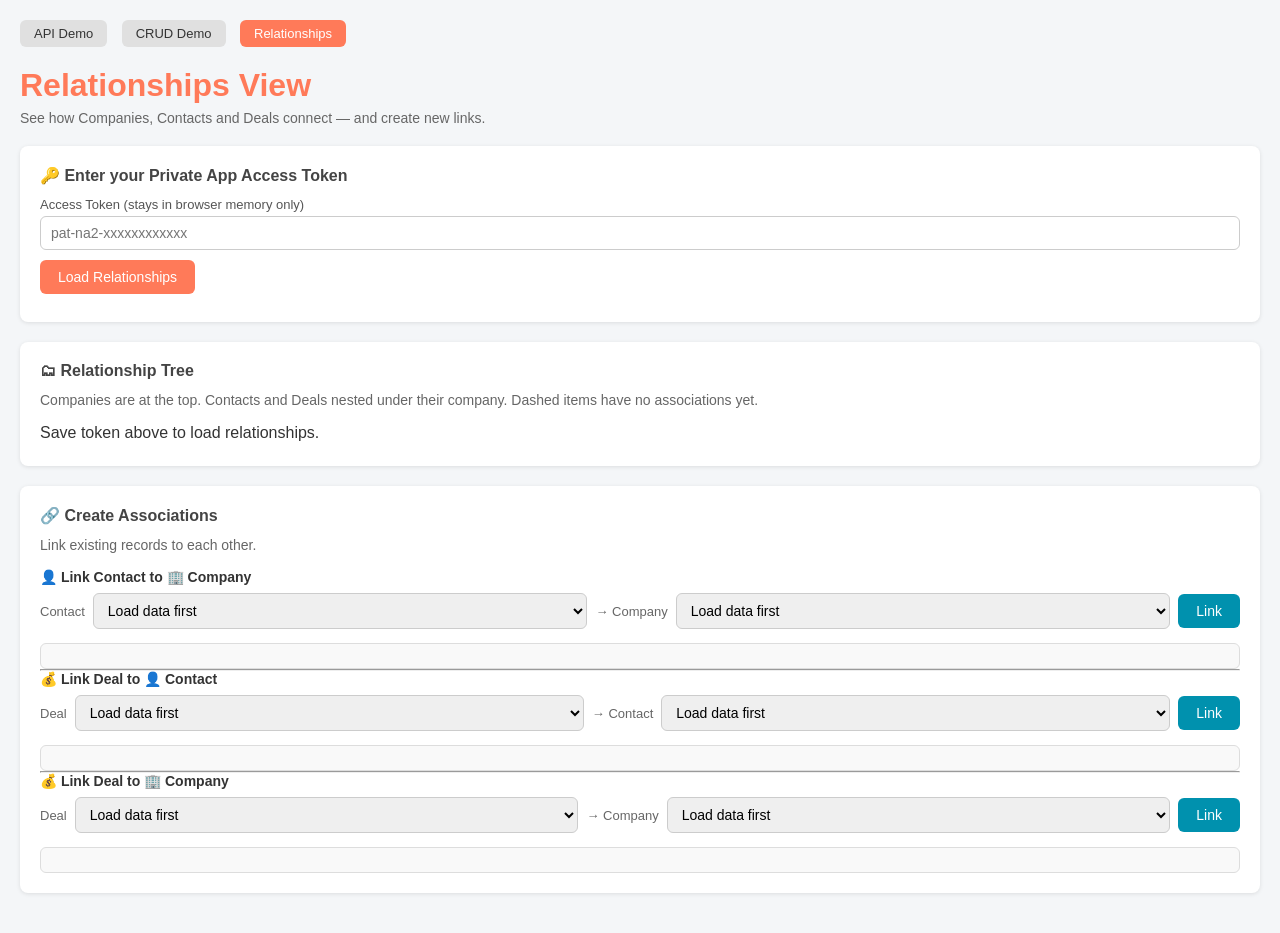
==== associations.html @ 919f3ce3 "associations" ====
<!DOCTYPE html>
<html lang="en">
<head>
  <meta charset="UTF-8" />
  <meta name="viewport" content="width=device-width, initial-scale=1.0"/>
  <title>HubSpot Relationships</title>
  <link rel="stylesheet" href="css/style.css" />
  <link rel="stylesheet" href="css/associations.css" />
</head>
<body>

  <nav>
    <a href="index.html">API Demo</a>
    <a href="crud.html">CRUD Demo</a>
    <a href="associations.html" class="active">Relationships</a>
  </nav>

  <h1>Relationships View</h1>
  <p class="sub">See how Companies, Contacts and Deals connect — and create new links.</p>

  <!-- TOKEN -->
  <div class="card">
    <h2>🔑 Enter your Private App Access Token</h2>
    <label for="token">Access Token (stays in browser memory only)</label>
    <input type="password" id="token" placeholder="pat-na2-xxxxxxxxxxxx" />
    <button onclick="initAssoc()">Load Relationships</button>
    <span id="tokenStatus" style="font-size:13px; margin-left:8px;"></span>
  </div>

  <!-- TREE VIEW -->
  <div class="card">
    <h2>🗂 Relationship Tree</h2>
    <p class="sub" style="margin-bottom:12px;">
      Companies are at the top. Contacts and Deals nested under their company.
      Dashed items have no associations yet.
    </p>
    <div id="tree-view" class="tree muted">Save token above to load relationships.</div>
  </div>

  <!-- CREATE ASSOCIATIONS -->
  <div class="card">
    <h2>🔗 Create Associations</h2>
    <p class="sub" style="margin-bottom:16px;">Link existing records to each other.</p>

    <!-- Contact → Company -->
    <h3 style="font-size:14px; margin-bottom:8px;">👤 Link Contact to 🏢 Company</h3>
    <div class="link-row">
      <span class="link-label">Contact</span>
      <select id="lnk-contact"><option disabled selected>Load data first</option></select>
      <span class="link-label">→ Company</span>
      <select id="lnk-company1"><option disabled selected>Load data first</option></select>
      <button class="secondary" onclick="linkContactToCompany()">Link</button>
    </div>
    <div class="result" id="link-result-1"></div>

    <hr class="divider" />

    <!-- Deal → Contact -->
    <h3 style="font-size:14px; margin-bottom:8px;">💰 Link Deal to 👤 Contact</h3>
    <div class="link-row">
      <span class="link-label">Deal</span>
      <select id="lnk-deal1"><option disabled selected>Load data first</option></select>
      <span class="link-label">→ Contact</span>
      <select id="lnk-contact2"><option disabled selected>Load data first</option></select>
      <button class="secondary" onclick="linkDealToContact()">Link</button>
    </div>
    <div class="result" id="link-result-2"></div>

    <hr class="divider" />

    <!-- Deal → Company -->
    <h3 style="font-size:14px; margin-bottom:8px;">💰 Link Deal to 🏢 Company</h3>
    <div class="link-row">
      <span class="link-label">Deal</span>
      <select id="lnk-deal2"><option disabled selected>Load data first</option></select>
      <span class="link-label">→ Company</span>
      <select id="lnk-company2"><option disabled selected>Load data first</option></select>
      <button class="secondary" onclick="linkDealToCompany()">Link</button>
    </div>
    <div class="result" id="link-result-3"></div>
  </div>

  <script src="js/api.js"></script>
  <script src="js/associations.js"></script>

</body>
</html>
---- css/style.css ----
* { box-sizing: border-box; margin: 0; padding: 0; }
body { font-family: sans-serif; background: #f4f6f8; color: #333; padding: 20px; }
nav { margin-bottom: 20px; }
nav a { display: inline-block; margin-right: 10px; padding: 6px 14px; border-radius: 6px; background: #e0e0e0; color: #333; text-decoration: none; font-size: 13px; }
nav a:hover { background: #ccc; }
nav a.active { background: #ff7a59; color: white; }
h1 { color: #ff7a59; margin-bottom: 6px; }
p.sub { color: #666; margin-bottom: 20px; font-size: 14px; }

.card {
  background: white;
  border-radius: 8px;
  padding: 20px;
  margin-bottom: 20px;
  box-shadow: 0 1px 4px rgba(0,0,0,0.1);
}
h2 { font-size: 16px; margin-bottom: 12px; color: #444; }

input, select {
  width: 100%;
  padding: 8px 10px;
  border: 1px solid #ccc;
  border-radius: 6px;
  font-size: 14px;
  margin-bottom: 10px;
}
button {
  background: #ff7a59;
  color: white;
  border: none;
  padding: 9px 18px;
  border-radius: 6px;
  cursor: pointer;
  font-size: 14px;
  margin-right: 8px;
  margin-bottom: 8px;
}
button:hover { background: #e8613e; }
button.secondary { background: #0091ae; }
button.secondary:hover { background: #007a94; }

.result {
  margin-top: 14px;
  background: #f9f9f9;
  border: 1px solid #ddd;
  border-radius: 6px;
  padding: 12px;
  font-size: 13px;
  max-height: 300px;
  overflow-y: auto;
  white-space: pre-wrap;
  word-break: break-all;
}
.error { color: #c0392b; }
.success { color: #27ae60; }

.warning {
  background: #fff3cd;
  border: 1px solid #ffc107;
  border-radius: 6px;
  padding: 12px;
  font-size: 13px;
  margin-bottom: 20px;
  color: #856404;
}
.grid { display: grid; grid-template-columns: 1fr 1fr; gap: 8px; }
@media (max-width: 600px) { .grid { grid-template-columns: 1fr; } }
label { font-size: 13px; color: #555; display: block; margin-bottom: 4px; }
---- css/associations.css ----
/* ── Tree nodes ────────────────────────────────────────────────────────────── */
.tree { padding: 4px 0; }

.tree-node {
  padding: 7px 12px;
  border-radius: 6px;
  margin: 3px 0;
  font-size: 14px;
  border-left: 4px solid transparent;
}
.company-node { background: #eaf4fb; border-left-color: #0091ae; font-weight: 600; }
.contact-node { background: #f0fff4; border-left-color: #27ae60; }
.deal-node    { background: #fff8f0; border-left-color: #ff7a59; }
.empty-node   { color: #bbb; font-style: italic; font-size: 13px; }

.level-1 { margin-left: 32px; }
.level-2 { margin-left: 64px; }
.unlinked { opacity: 0.65; border-style: dashed; }

/* ── Section headers inside tree ───────────────────────────────────────────── */
.tree-section {
  margin-top: 18px;
  margin-bottom: 4px;
  font-size: 11px;
  font-weight: 700;
  color: #999;
  text-transform: uppercase;
  letter-spacing: 0.6px;
}

/* ── Link forms ────────────────────────────────────────────────────────────── */
.link-row {
  display: flex;
  align-items: center;
  gap: 8px;
  flex-wrap: wrap;
  margin-bottom: 10px;
}
.link-row select { width: auto; flex: 1; min-width: 140px; margin-bottom: 0; }
.link-row button { margin: 0; white-space: nowrap; }
.link-label { font-size: 13px; color: #666; white-space: nowrap; }
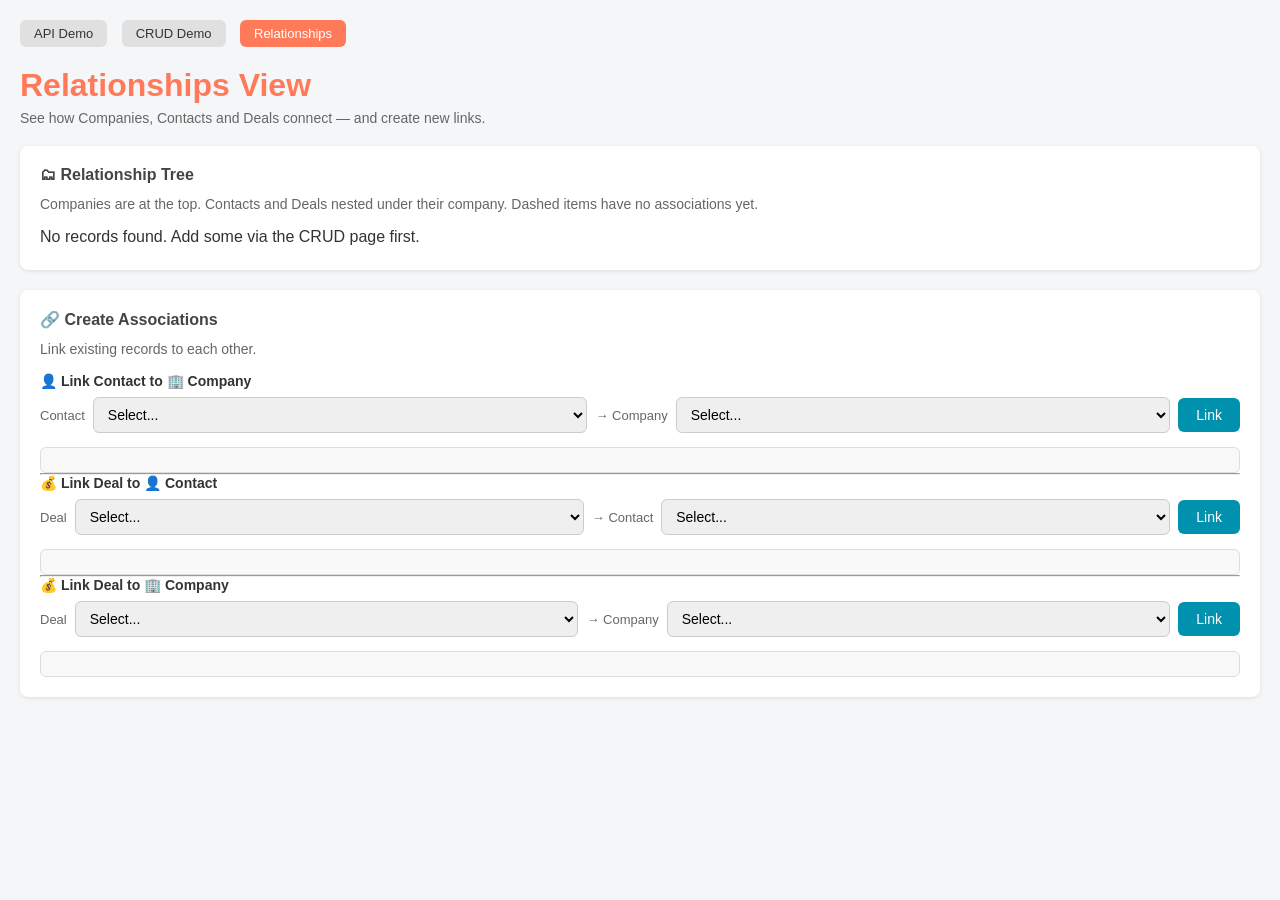
==== commit 66911252: "config" ====
--- a/associations.html
+++ b/associations.html
@@ -80,8 +80,18 @@
     <div class="result" id="link-result-3"></div>
   </div>
 
+  <script src="js/config.js"></script>
   <script src="js/api.js"></script>
   <script src="js/associations.js"></script>
+  <script>
+    document.addEventListener('DOMContentLoaded', () => {
+      if (CONFIG.token) {
+        document.getElementById('token').value = CONFIG.token;
+        document.querySelector('.card').style.display = 'none';
+        initAssoc();
+      }
+    });
+  </script>
 
 </body>
 </html>
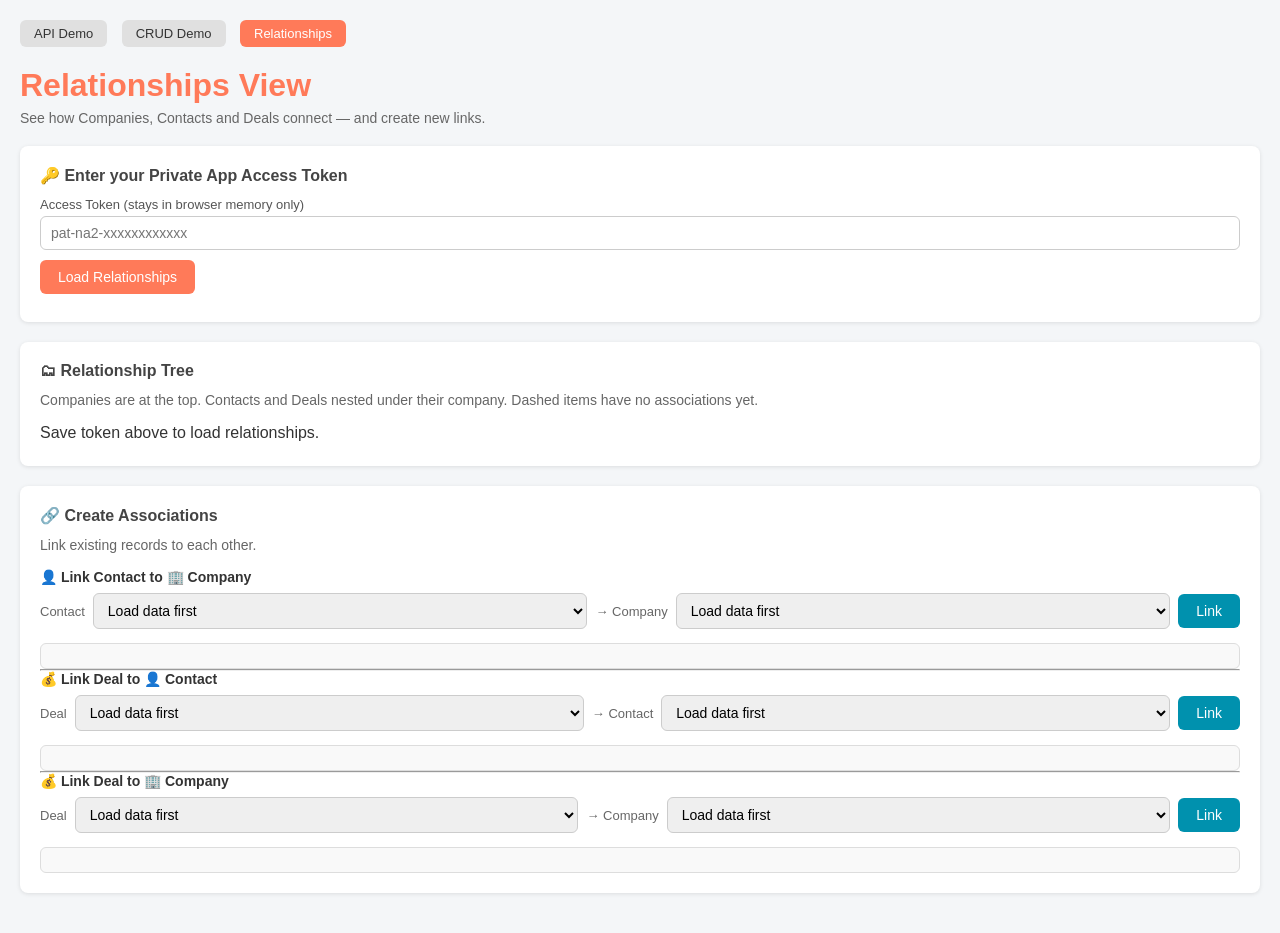
==== commit 77b8de66: "Revert "config" This reverts commit 6691125236b61c79082e279661ac950051ec5047." ====
--- a/associations.html
+++ b/associations.html
@@ -80,18 +80,8 @@
     <div class="result" id="link-result-3"></div>
   </div>
 
-  <script src="js/config.js"></script>
   <script src="js/api.js"></script>
   <script src="js/associations.js"></script>
-  <script>
-    document.addEventListener('DOMContentLoaded', () => {
-      if (CONFIG.token) {
-        document.getElementById('token').value = CONFIG.token;
-        document.querySelector('.card').style.display = 'none';
-        initAssoc();
-      }
-    });
-  </script>
 
 </body>
 </html>
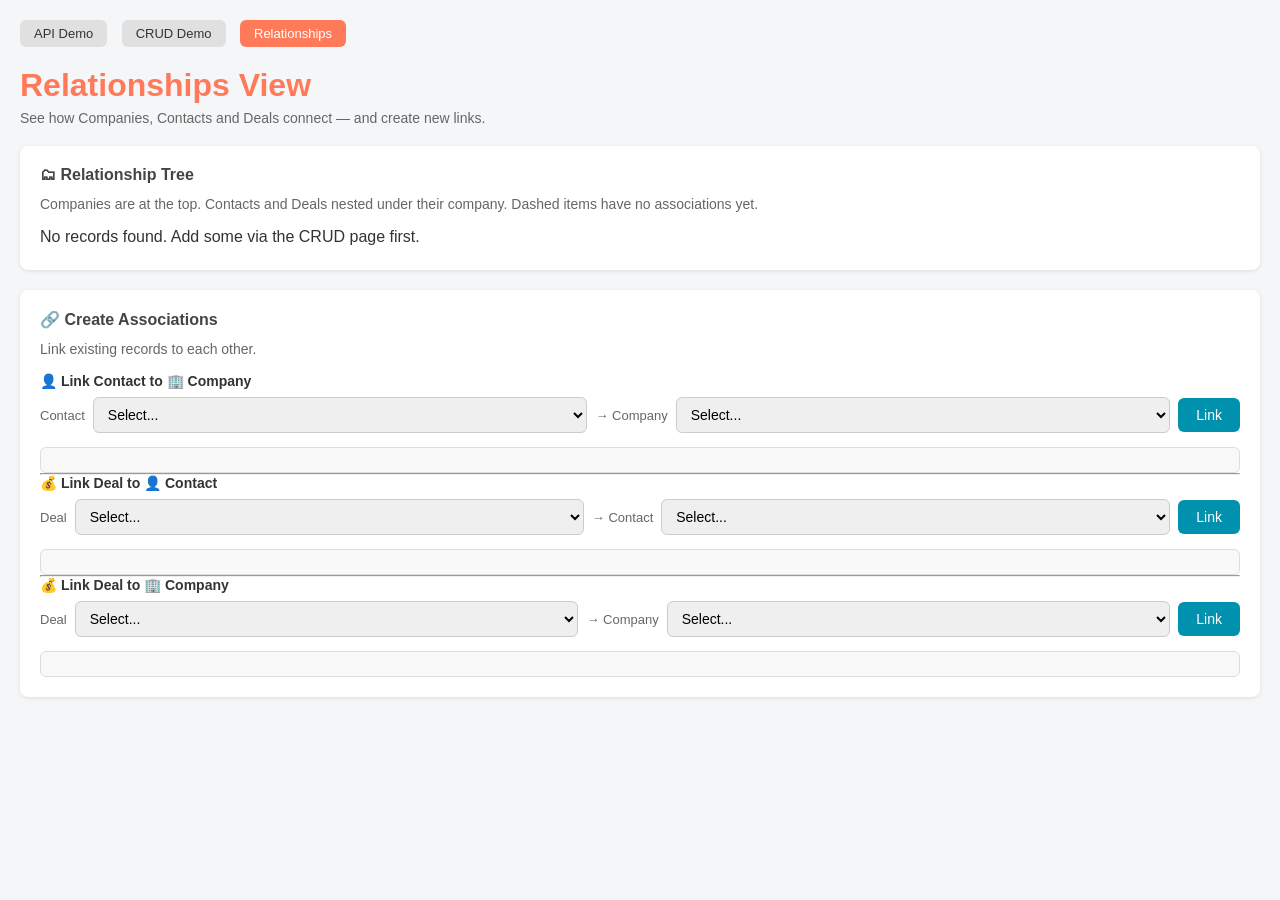
==== commit a3de58c9: "testing" ====
--- a/associations.html
+++ b/associations.html
@@ -82,6 +82,14 @@
 
   <script src="js/api.js"></script>
   <script src="js/associations.js"></script>
+  <script>
+    document.addEventListener('DOMContentLoaded', () => {
+      if (ACCESS_TOKEN) {
+        document.querySelector('.card').style.display = 'none';
+        initAssoc();
+      }
+    });
+  </script>
 
 </body>
 </html>
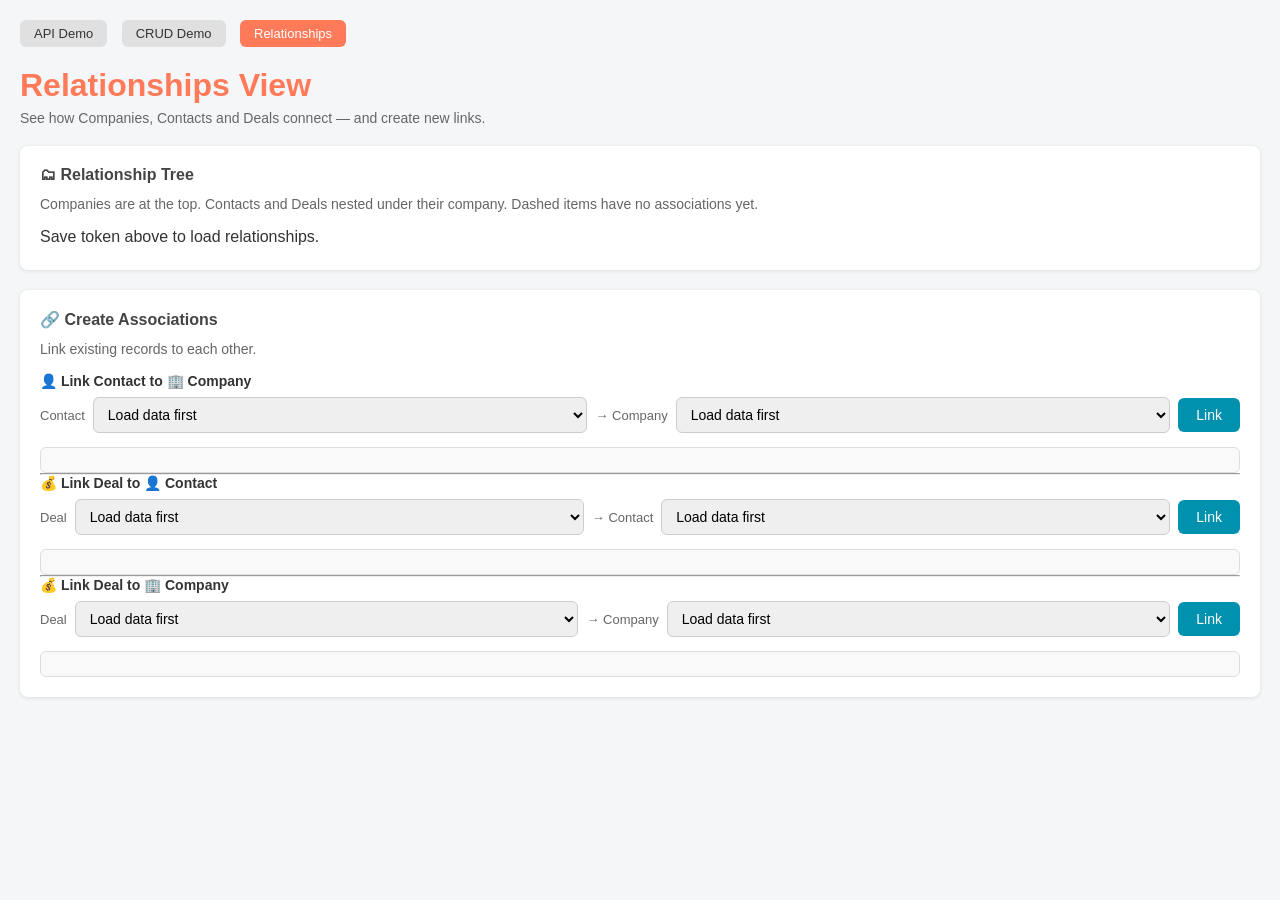
==== commit 4777e7a8: "testing" ====
--- a/associations.html
+++ b/associations.html
@@ -17,15 +17,6 @@
 
   <h1>Relationships View</h1>
   <p class="sub">See how Companies, Contacts and Deals connect — and create new links.</p>
-
-  <!-- TOKEN -->
-  <div class="card">
-    <h2>🔑 Enter your Private App Access Token</h2>
-    <label for="token">Access Token (stays in browser memory only)</label>
-    <input type="password" id="token" placeholder="pat-na2-xxxxxxxxxxxx" />
-    <button onclick="initAssoc()">Load Relationships</button>
-    <span id="tokenStatus" style="font-size:13px; margin-left:8px;"></span>
-  </div>
 
   <!-- TREE VIEW -->
   <div class="card">
@@ -83,12 +74,7 @@
   <script src="js/api.js"></script>
   <script src="js/associations.js"></script>
   <script>
-    document.addEventListener('DOMContentLoaded', () => {
-      if (ACCESS_TOKEN) {
-        document.querySelector('.card').style.display = 'none';
-        initAssoc();
-      }
-    });
+    document.addEventListener('DOMContentLoaded', () => { initAssoc(); });
   </script>
 
 </body>
